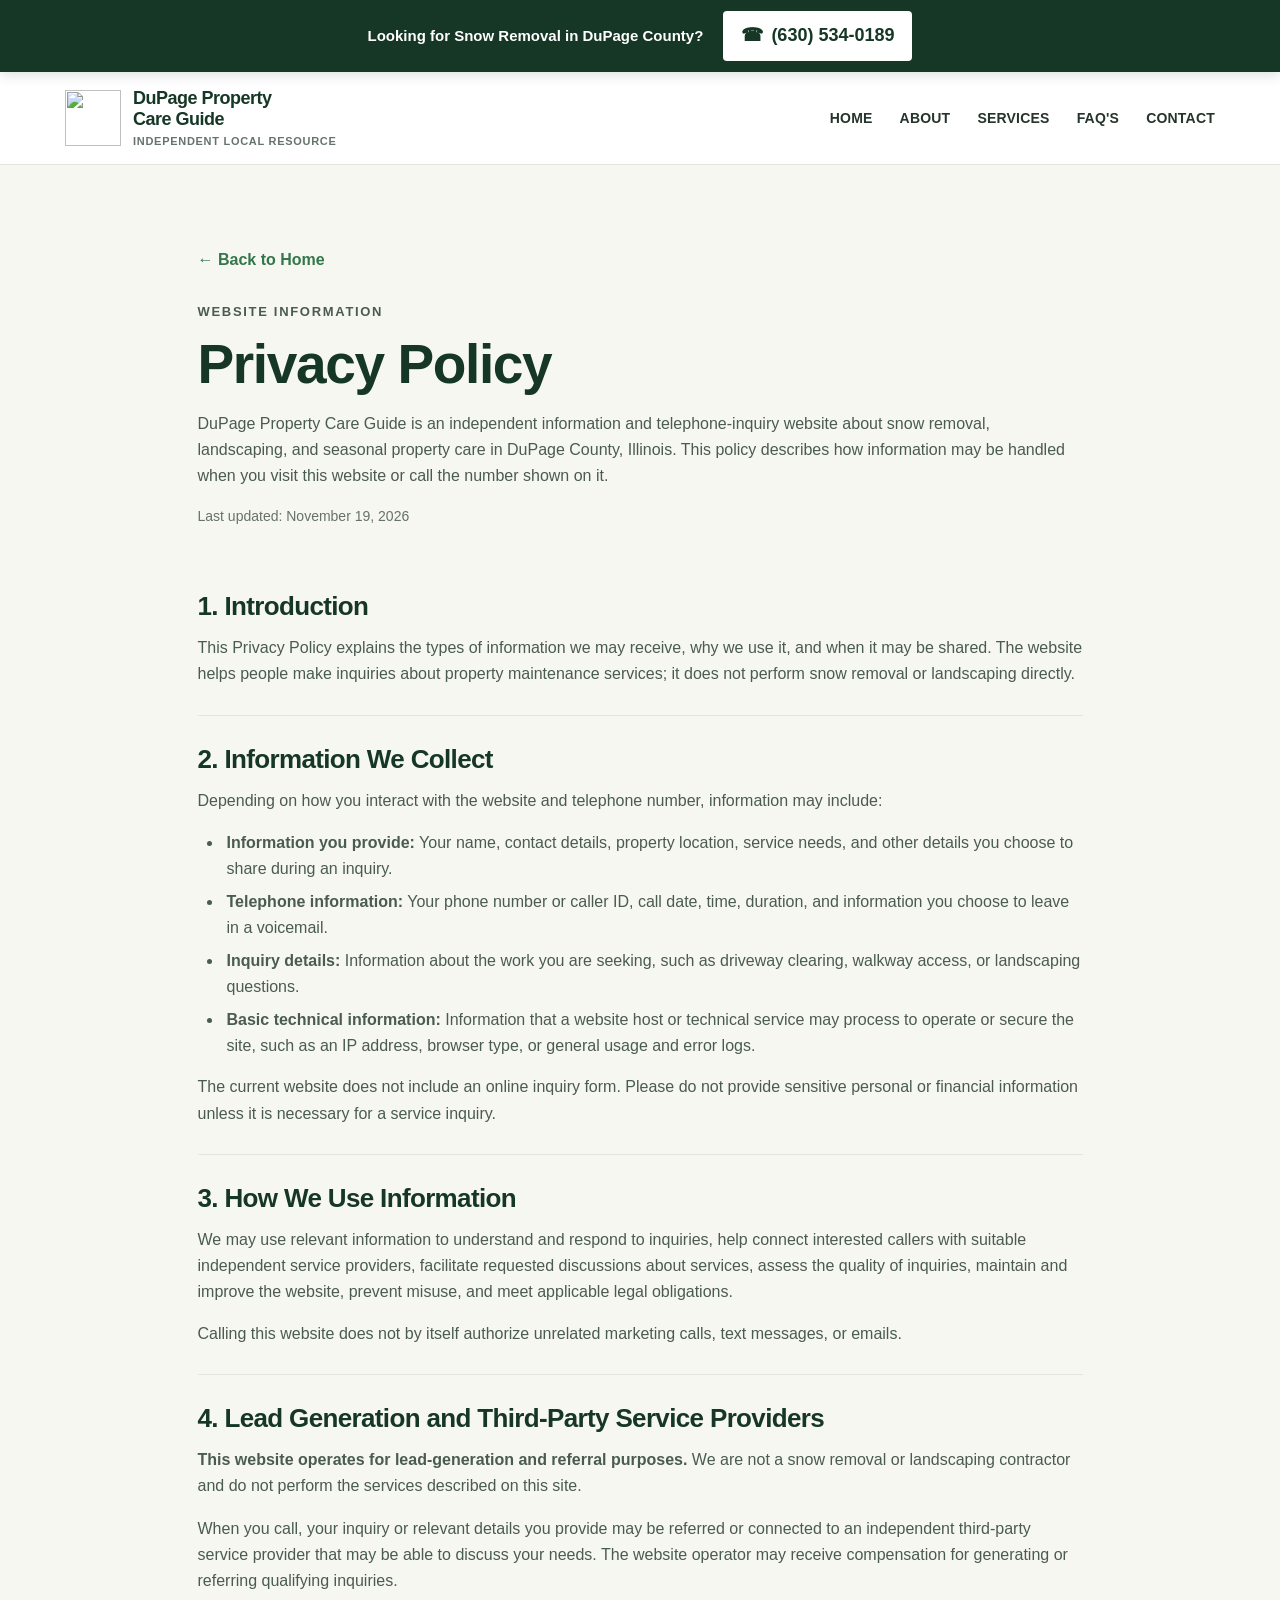
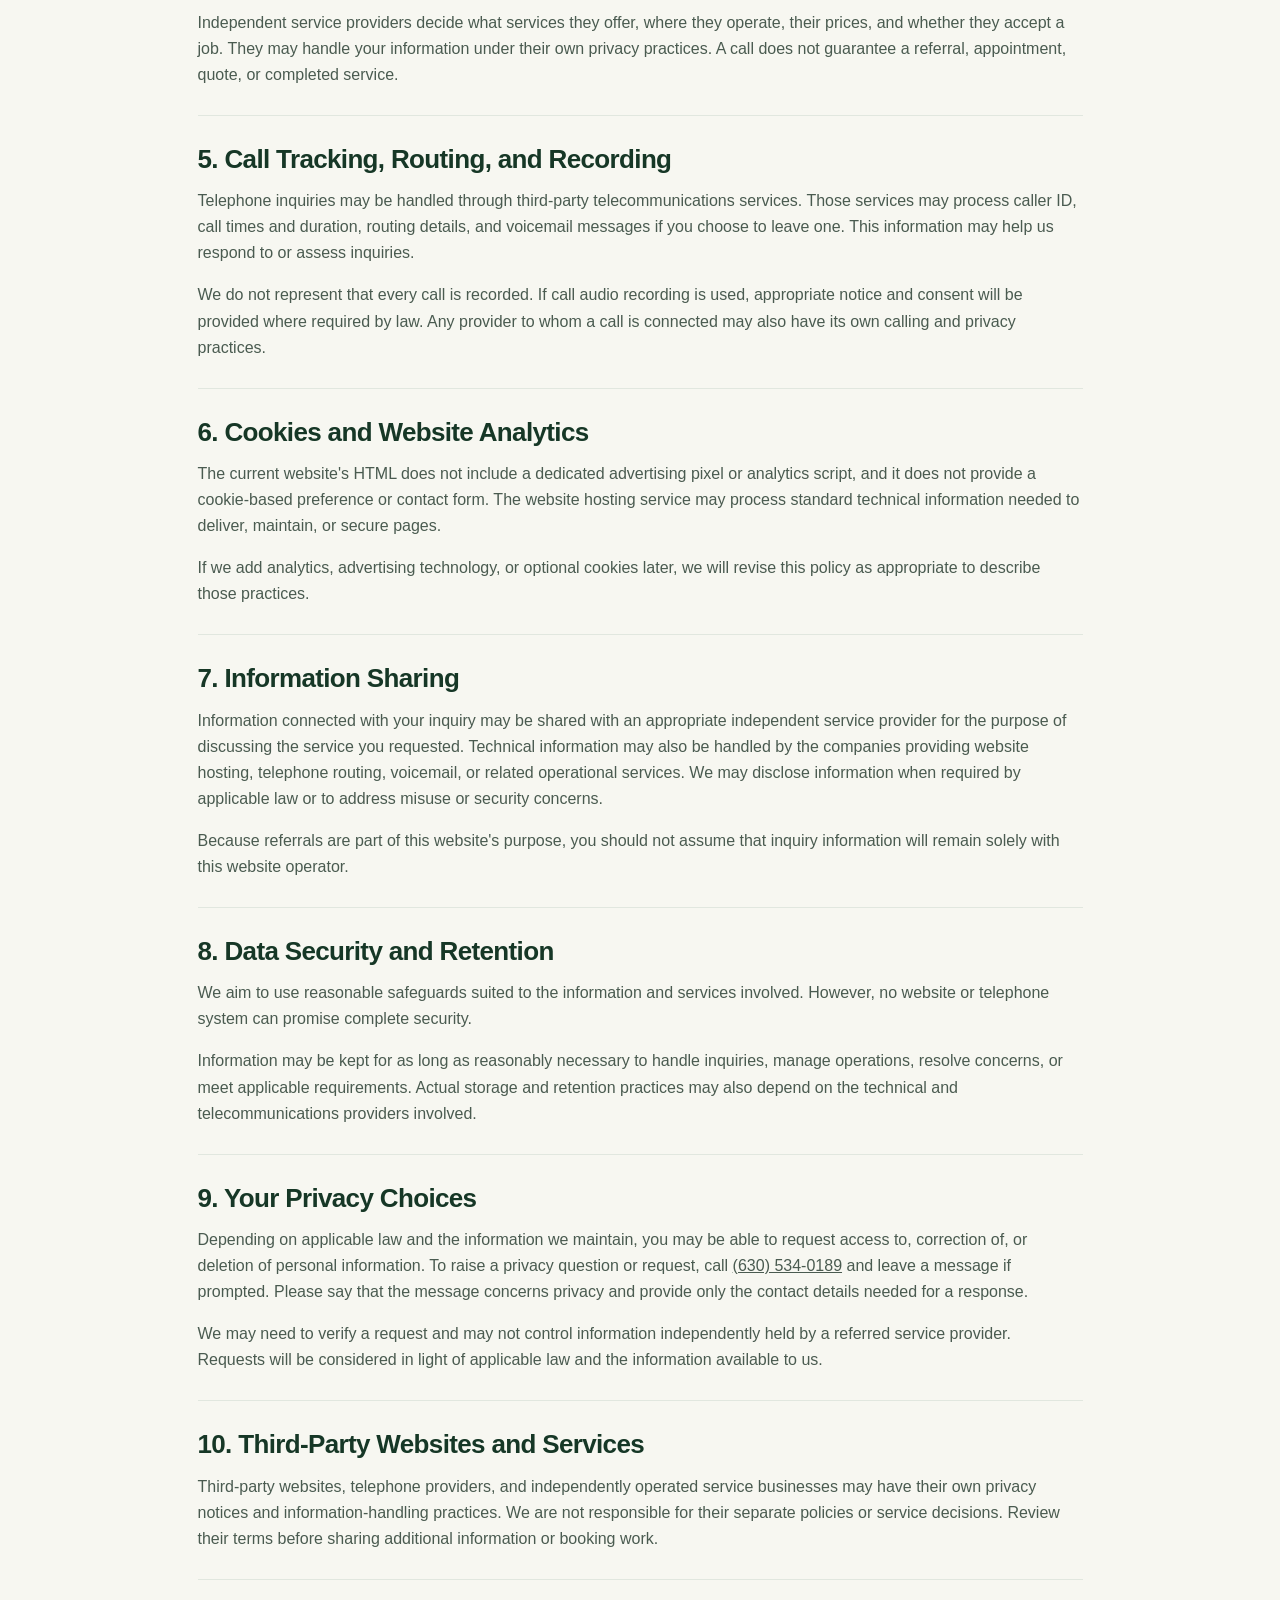
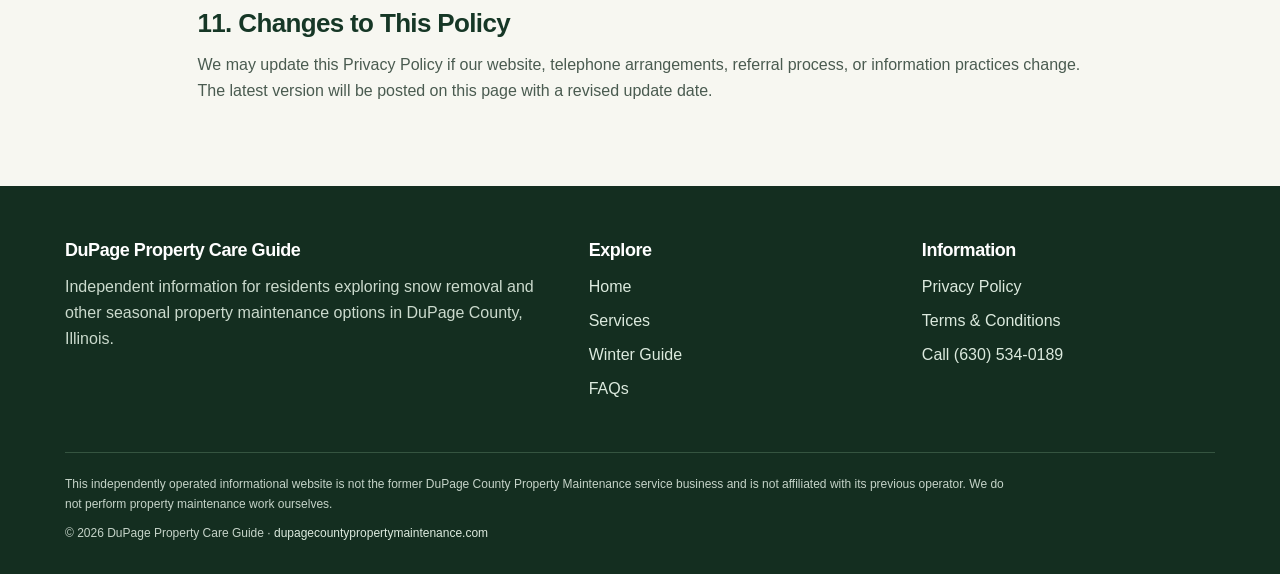
==== privacy.html @ 6b53ef4d "Add files via upload" ====
<!DOCTYPE html>
<html lang="en">
<head>
  <meta charset="utf-8">
  <meta name="viewport" content="width=device-width, initial-scale=1">
  <meta name="theme-color" content="#285d3e">
  <meta name="description" content="Privacy Policy for DuPage Property Care Guide, an independent snow removal and property care inquiry website in DuPage County, Illinois.">
  <meta name="robots" content="index, follow">
  <link rel="canonical" href="https://dupagecountypropertymaintenance.com/privacy.html">
  <link rel="icon" type="image/svg+xml" href="assets/favicon.svg">
  <title>Privacy Policy | DuPage Property Care Guide</title>
  <style>
    :root {--forest:#244d33;--forest-dark:#163726;--green:#34764b;--leaf:#78a348;--cream:#f7f7f1;--text:#26332a;--muted:#66716a;--edge:#e1e7df;--white:#fff;--max:1150px;}
    *,*::before,*::after{box-sizing:border-box}
    html{scroll-behavior:smooth;scroll-padding-top:90px}
    body{margin:0;color:var(--text);background:#fff;font-family:"Fira Sans","Open Sans",Arial,Helvetica,sans-serif;font-size:16px;line-height:1.63}
    img,svg{max-width:100%;height:auto}
    a{color:inherit} a:focus-visible,button:focus-visible{outline:3px solid #ca9b27;outline-offset:3px}
    .container{width:min(var(--max),calc(100% - 44px));margin-inline:auto}
    .callbar{position:sticky;z-index:200;top:0;background:var(--forest-dark);color:#fff;box-shadow:0 3px 12px #102a1a24}
    .callbar-inner{display:flex;justify-content:center;align-items:center;gap:20px;padding:11px 18px;min-height:72px;text-align:center}
    .callbar-message{font-size:15px;font-weight:700;line-height:1.35}
    .callbar a{display:inline-flex;align-items:center;justify-content:center;gap:8px;background:#fff;color:var(--forest-dark);border-radius:4px;padding:10px 18px;font-weight:800;text-decoration:none;white-space:nowrap;font-size:18px;transition:background .18s}
    .callbar a:hover{background:#e9f4e6}
    .siteheader{background:#fff;border-bottom:1px solid var(--edge)}
    .siteheader-inner{min-height:92px;display:flex;align-items:center;justify-content:space-between;gap:16px}
    .brand{display:flex;align-items:center;gap:12px;text-decoration:none;min-width:0;color:var(--forest-dark)}
    .brand-mark{width:56px;height:56px;flex:none}
    .brand-title{font-size:18px;font-weight:900;line-height:1.15;letter-spacing:-.5px}
    .brand-subtitle{font-size:11px;line-height:1.3;color:#65746b;letter-spacing:.065em;text-transform:uppercase;font-weight:700;margin-top:4px}
    .nav{display:flex;align-items:center;flex-wrap:wrap;gap:27px}
    .nav a{text-decoration:none;color:#26352b;font-size:14px;font-weight:700;letter-spacing:.015em}
    .nav a:hover{color:var(--green)}
    .hero{background:linear-gradient(100deg,rgba(12,38,25,.91),rgba(28,65,43,.80) 56%,rgba(34,77,51,.64)),url('assets/winter-landscape.svg') center/cover no-repeat;color:#fff;position:relative;overflow:hidden}
    .hero-inner{min-height:545px;display:flex;align-items:center;padding-block:75px 84px}
    .hero-copy{max-width:740px}
    .eyebrow{text-transform:uppercase;letter-spacing:.17em;font-size:13px;font-weight:900;color:#acd28e;margin:0 0 12px}
    h1,h2,h3,p{margin-top:0}
    h1,h2,h3{line-height:1.16;letter-spacing:-.025em}
    h1{font-size:clamp(40px,5.3vw,66px);max-width:720px;margin-bottom:22px}
    .hero p.lead{font-size:clamp(17px,2vw,21px);max-width:660px;color:#f1f7f0;line-height:1.6;margin-bottom:26px}
    .btn{display:inline-flex;align-items:center;justify-content:center;text-align:center;gap:9px;text-decoration:none;background:var(--green);color:#fff;min-height:48px;padding:12px 21px;border-radius:3px;font-weight:800;border:2px solid transparent;transition:.18s ease}
    .btn:hover{background:var(--forest-dark)}
    .btn-light{background:#fff;color:var(--forest-dark)}.btn-light:hover{background:#eaf2e7}
    .btn-outline{background:transparent;border-color:var(--forest);color:var(--forest)}.btn-outline:hover{color:#fff}
    .hero-foot{font-size:12px;margin-top:19px;color:#e2e8df;letter-spacing:.01em}
    .section{padding:82px 0}
    .section-alt{background:var(--cream)}
    .section-intro{max-width:760px;margin-bottom:37px}
    .section-kicker{color:var(--green);text-transform:uppercase;letter-spacing:.13em;font-size:13px;font-weight:800;margin-bottom:10px}
    h2{font-size:clamp(30px,3.7vw,46px);color:var(--forest-dark);margin-bottom:16px}
    h3{font-size:23px;margin-bottom:13px;color:var(--forest-dark)}
    .section-intro>p:last-child,.muted{color:#54615a}
    .services3{display:grid;grid-template-columns:repeat(3,minmax(0,1fr));gap:24px}
    .service-card{background:#fff;border:1px solid var(--edge);box-shadow:0 7px 22px #1d3e2910;overflow:hidden}
    .service-art{height:185px;display:flex;align-items:center;justify-content:center;background:#dfece1;overflow:hidden}
    .service-art img{width:100%;height:100%;object-fit:cover}
    .service-content{padding:27px 26px 28px}
    .service-content h3{font-size:24px}
    .service-content p{color:#607168;margin-bottom:0}
    .service-card.featured{border-bottom:4px solid var(--leaf)}
    .two-col{display:grid;grid-template-columns:1.05fr .95fr;gap:58px;align-items:center}
    .copy p{color:#4a5b50}
    .check-list{list-style:none;padding:0;margin:24px 0 0}
    .check-list li{margin-bottom:12px;padding-left:28px;position:relative;color:#455c4d}
    .check-list li:before{content:"✓";color:var(--green);position:absolute;left:0;font-weight:900}
    .image-panel{background:#e1ece4;min-height:320px;display:grid;place-items:center;border:1px solid #d4e0d3;overflow:hidden}
    .image-panel img{height:100%;width:100%;object-fit:cover}
    .banner-section{color:#fff;background:var(--forest-dark);padding:64px 0}
    .banner-section h2{color:#fff;max-width:800px}
    .banner-section p{max-width:780px;color:#deece0}
    .banner-section .btn{margin-top:8px}
    .accordion{max-width:860px}
    .accordion details{border:1px solid var(--edge);border-bottom:0;background:#fff}
    .accordion details:last-child{border-bottom:1px solid var(--edge)}
    .accordion summary{list-style:none;cursor:pointer;display:flex;align-items:center;justify-content:space-between;font-weight:800;padding:20px 24px;color:var(--forest-dark)}
    .accordion summary::-webkit-details-marker{display:none}
    .accordion summary::after{content:"+";font-size:25px;font-weight:400;color:var(--green);margin-left:20px}
    .accordion details[open] summary::after{content:"−"}
    .accordion details p{padding:0 24px 19px;margin:0;color:#57635a}
    .faq-caption{color:var(--muted);font-size:14px;max-width:860px;margin-top:20px}
    .service-list{display:grid;grid-template-columns:repeat(2,minmax(0,1fr));gap:20px}
    .service-line{padding:24px;border-left:4px solid var(--green);background:#fff;box-shadow:0 3px 12px #1d3e2910}
    .service-line h3{font-size:21px}.service-line p{color:#5b675e;margin:0}
    .towns{margin:20px 0 0;padding:0;list-style:none;display:flex;gap:10px;flex-wrap:wrap}
    .towns li{border:1px solid #dce6dc;padding:7px 12px;background:#fff;color:#45634c;font-size:13px}
    .cta-strip{text-align:center;background:#edf4ed;padding:66px 0}
    .cta-strip h2{margin-bottom:13px}
    .cta-strip p{max-width:700px;margin:0 auto 25px;color:#506456}
    .footer{background:#142e20;color:#dbe8dc;padding:54px 0 20px}
    .footer-cols{display:grid;grid-template-columns:1.65fr 1fr 1fr;gap:40px}
    .footer h3{font-size:18px;color:#fff}.footer p{color:#cbdacd}
    .footer a{color:#dceade;text-decoration:none}.footer a:hover{text-decoration:underline}
    .footer ul{list-style:none;margin:0;padding:0}.footer li{margin-bottom:8px}
    .footer-bottom{border-top:1px solid #355440;margin-top:42px;padding-top:22px;color:#c5d3c8;font-size:12px}
    .footer-bottom p{max-width:950px;margin-bottom:10px;color:inherit}
    .responsive-note{color:#4d5b52;font-size:14px}
    @media(max-width:970px){.siteheader-inner{flex-direction:column;justify-content:center;padding:18px 0;gap:18px}.nav{justify-content:center;gap:20px}.two-col{gap:30px}}
    @media(max-width:740px){html{scroll-padding-top:105px}.container{width:min(100% - 30px,var(--max))}.callbar-inner{gap:9px;min-height:78px}.callbar-message{font-size:12px;max-width:175px}.callbar a{padding:10px 12px;font-size:16px}.siteheader-inner{align-items:flex-start}.brand-title{font-size:17px}.nav{gap:12px 19px;justify-content:flex-start}.nav a{font-size:13px}.hero-inner{min-height:465px;padding-block:65px}.hero h1{font-size:40px}.section{padding:58px 0}.services3,.two-col,.service-list,.footer-cols{grid-template-columns:1fr}.service-art{height:210px}.two-col{gap:25px}.two-col .image-panel{order:-1;min-height:225px}.footer-cols{gap:22px}.banner-section{padding:54px 0}}
    @media(max-width:410px){.callbar-inner{flex-direction:column;padding:8px 10px}.callbar-message{max-width:none}.callbar a{width:100%;max-width:290px;padding:7px 9px}.hero h1{font-size:35px}.brand-mark{width:46px;height:46px}}
    @media(prefers-reduced-motion:reduce){html{scroll-behavior:auto}}
  </style>
  <style>
    /* Only policy-page layout rules; the homepage design styles above are unchanged. */
    .policy-wrap{max-width:885px}
    .policy-intro{margin-bottom:35px}
    .policy-title{font-size:clamp(36px,4.7vw,55px);color:var(--forest-dark);margin:11px 0 14px}
    .policy-wrap p{color:#4a5b50}
    .policy-wrap h2{font-size:26px;line-height:1.24;margin:0 0 13px;color:var(--forest-dark)}
    .policy-block{border-bottom:1px solid var(--edge);padding:27px 0}
    .policy-block:last-child{border-bottom:0;padding-bottom:0}
    .policy-block p:last-child,.policy-block ul:last-child{margin-bottom:0}
    .policy-wrap ul{color:#4a5b50;padding-left:25px;margin:0 0 15px}
    .policy-wrap li{padding-left:4px;margin:0 0 7px}
    .back-link{display:inline-block;color:var(--green);font-weight:800;text-decoration:none;margin-bottom:28px}
    .back-link:hover{text-decoration:underline}
    .policy-updated{font-size:14px;color:var(--muted)!important;margin:2px 0 0}
    @media(max-width:740px){.policy-wrap h2{font-size:23px}.policy-block{padding:23px 0}}
  </style>
</head>
<body>
  <div class="callbar" role="region" aria-label="Call about snow removal">
    <div class="callbar-inner">
      <span class="callbar-message">Looking for Snow Removal in DuPage County?</span>
      <a href="tel:6305340189" aria-label="Call about snow removal at 630 534 0189">☎ <span>(630) 534-0189</span></a>
    </div>
  </div>

  <header class="siteheader" id="top">
    <div class="container siteheader-inner">
      <a class="brand" href="https://dupagecountypropertymaintenance.com/" aria-label="DuPage Property Care Guide home">
        <img class="brand-mark" src="assets/logo.svg" alt="">
        <span><span class="brand-title" style="display:block">DuPage Property<br>Care Guide</span><span class="brand-subtitle" style="display:block">Independent local resource</span></span>
      </a>
      <nav class="nav" aria-label="Main navigation">
        <a href="https://dupagecountypropertymaintenance.com/#top">HOME</a><a href="https://dupagecountypropertymaintenance.com/#about">ABOUT</a><a href="https://dupagecountypropertymaintenance.com/#services">SERVICES</a><a href="https://dupagecountypropertymaintenance.com/#faqs">FAQ'S</a><a href="https://dupagecountypropertymaintenance.com/#contact">CONTACT</a>
      </nav>
    </div>
  </header>

  <main id="main-content">
    <section class="section section-alt" aria-labelledby="policy-title">
      <div class="container policy-wrap">
        <a class="back-link" href="https://dupagecountypropertymaintenance.com/">← Back to Home</a>
        <div class="policy-intro">
          <p class="section-kicker">Website information</p>
          <h1 id="policy-title" class="policy-title">Privacy Policy</h1>
          <p>DuPage Property Care Guide is an independent information and telephone-inquiry website about snow removal, landscaping, and seasonal property care in DuPage County, Illinois. This policy describes how information may be handled when you visit this website or call the number shown on it.</p>
          <p class="policy-updated">Last updated: November 19, 2026</p>
        </div>

        <section class="policy-block" aria-labelledby="intro-heading">
          <h2 id="intro-heading">1. Introduction</h2>
          <p>This Privacy Policy explains the types of information we may receive, why we use it, and when it may be shared. The website helps people make inquiries about property maintenance services; it does not perform snow removal or landscaping directly.</p>
        </section>

        <section class="policy-block" aria-labelledby="collect-heading">
          <h2 id="collect-heading">2. Information We Collect</h2>
          <p>Depending on how you interact with the website and telephone number, information may include:</p>
          <ul>
            <li><strong>Information you provide:</strong> Your name, contact details, property location, service needs, and other details you choose to share during an inquiry.</li>
            <li><strong>Telephone information:</strong> Your phone number or caller ID, call date, time, duration, and information you choose to leave in a voicemail.</li>
            <li><strong>Inquiry details:</strong> Information about the work you are seeking, such as driveway clearing, walkway access, or landscaping questions.</li>
            <li><strong>Basic technical information:</strong> Information that a website host or technical service may process to operate or secure the site, such as an IP address, browser type, or general usage and error logs.</li>
          </ul>
          <p>The current website does not include an online inquiry form. Please do not provide sensitive personal or financial information unless it is necessary for a service inquiry.</p>
        </section>

        <section class="policy-block" aria-labelledby="uses-heading">
          <h2 id="uses-heading">3. How We Use Information</h2>
          <p>We may use relevant information to understand and respond to inquiries, help connect interested callers with suitable independent service providers, facilitate requested discussions about services, assess the quality of inquiries, maintain and improve the website, prevent misuse, and meet applicable legal obligations.</p>
          <p>Calling this website does not by itself authorize unrelated marketing calls, text messages, or emails.</p>
        </section>

        <section class="policy-block" aria-labelledby="referrals-heading">
          <h2 id="referrals-heading">4. Lead Generation and Third-Party Service Providers</h2>
          <p><strong>This website operates for lead-generation and referral purposes.</strong> We are not a snow removal or landscaping contractor and do not perform the services described on this site.</p>
          <p>When you call, your inquiry or relevant details you provide may be referred or connected to an independent third-party service provider that may be able to discuss your needs. The website operator may receive compensation for generating or referring qualifying inquiries.</p>
          <p>Independent service providers decide what services they offer, where they operate, their prices, and whether they accept a job. They may handle your information under their own privacy practices. A call does not guarantee a referral, appointment, quote, or completed service.</p>
        </section>

        <section class="policy-block" aria-labelledby="calls-heading">
          <h2 id="calls-heading">5. Call Tracking, Routing, and Recording</h2>
          <p>Telephone inquiries may be handled through third-party telecommunications services. Those services may process caller ID, call times and duration, routing details, and voicemail messages if you choose to leave one. This information may help us respond to or assess inquiries.</p>
          <p>We do not represent that every call is recorded. If call audio recording is used, appropriate notice and consent will be provided where required by law. Any provider to whom a call is connected may also have its own calling and privacy practices.</p>
        </section>

        <section class="policy-block" aria-labelledby="cookies-heading">
          <h2 id="cookies-heading">6. Cookies and Website Analytics</h2>
          <p>The current website's HTML does not include a dedicated advertising pixel or analytics script, and it does not provide a cookie-based preference or contact form. The website hosting service may process standard technical information needed to deliver, maintain, or secure pages.</p>
          <p>If we add analytics, advertising technology, or optional cookies later, we will revise this policy as appropriate to describe those practices.</p>
        </section>

        <section class="policy-block" aria-labelledby="sharing-heading">
          <h2 id="sharing-heading">7. Information Sharing</h2>
          <p>Information connected with your inquiry may be shared with an appropriate independent service provider for the purpose of discussing the service you requested. Technical information may also be handled by the companies providing website hosting, telephone routing, voicemail, or related operational services. We may disclose information when required by applicable law or to address misuse or security concerns.</p>
          <p>Because referrals are part of this website's purpose, you should not assume that inquiry information will remain solely with this website operator.</p>
        </section>

        <section class="policy-block" aria-labelledby="security-heading">
          <h2 id="security-heading">8. Data Security and Retention</h2>
          <p>We aim to use reasonable safeguards suited to the information and services involved. However, no website or telephone system can promise complete security.</p>
          <p>Information may be kept for as long as reasonably necessary to handle inquiries, manage operations, resolve concerns, or meet applicable requirements. Actual storage and retention practices may also depend on the technical and telecommunications providers involved.</p>
        </section>

        <section class="policy-block" aria-labelledby="choices-heading">
          <h2 id="choices-heading">9. Your Privacy Choices</h2>
          <p>Depending on applicable law and the information we maintain, you may be able to request access to, correction of, or deletion of personal information. To raise a privacy question or request, call <a href="tel:6305340189">(630) 534-0189</a> and leave a message if prompted. Please say that the message concerns privacy and provide only the contact details needed for a response.</p>
          <p>We may need to verify a request and may not control information independently held by a referred service provider. Requests will be considered in light of applicable law and the information available to us.</p>
        </section>

        <section class="policy-block" aria-labelledby="third-party-heading">
          <h2 id="third-party-heading">10. Third-Party Websites and Services</h2>
          <p>Third-party websites, telephone providers, and independently operated service businesses may have their own privacy notices and information-handling practices. We are not responsible for their separate policies or service decisions. Review their terms before sharing additional information or booking work.</p>
        </section>

        <section class="policy-block" aria-labelledby="changes-heading">
          <h2 id="changes-heading">11. Changes to This Policy</h2>
          <p>We may update this Privacy Policy if our website, telephone arrangements, referral process, or information practices change. The latest version will be posted on this page with a revised update date.</p>
        </section>
      </div>
    </section>
  </main>

  <footer class="footer">
    <div class="container">
      <div class="footer-cols">
        <div><h3>DuPage Property Care Guide</h3><p>Independent information for residents exploring snow removal and other seasonal property maintenance options in DuPage County, Illinois.</p></div>
        <div><h3>Explore</h3><ul><li><a href="https://dupagecountypropertymaintenance.com/#top">Home</a></li><li><a href="https://dupagecountypropertymaintenance.com/#services">Services</a></li><li><a href="https://dupagecountypropertymaintenance.com/#winter-guide">Winter Guide</a></li><li><a href="https://dupagecountypropertymaintenance.com/#faqs">FAQs</a></li></ul></div>
        <div><h3>Information</h3><ul><li><a href="https://dupagecountypropertymaintenance.com/privacy.html">Privacy Policy</a></li><li><a href="https://dupagecountypropertymaintenance.com/terms.html">Terms &amp; Conditions</a></li><li><a href="tel:6305340189">Call (630) 534-0189</a></li></ul></div>
      </div>
      <div class="footer-bottom">
        <p>This independently operated informational website is not the former DuPage County Property Maintenance service business and is not affiliated with its previous operator. We do not perform property maintenance work ourselves.</p>
        <p>© 2026 DuPage Property Care Guide · <a href="https://dupagecountypropertymaintenance.com/">dupagecountypropertymaintenance.com</a></p>
      </div>
    </div>
  </footer>
</body>
</html>
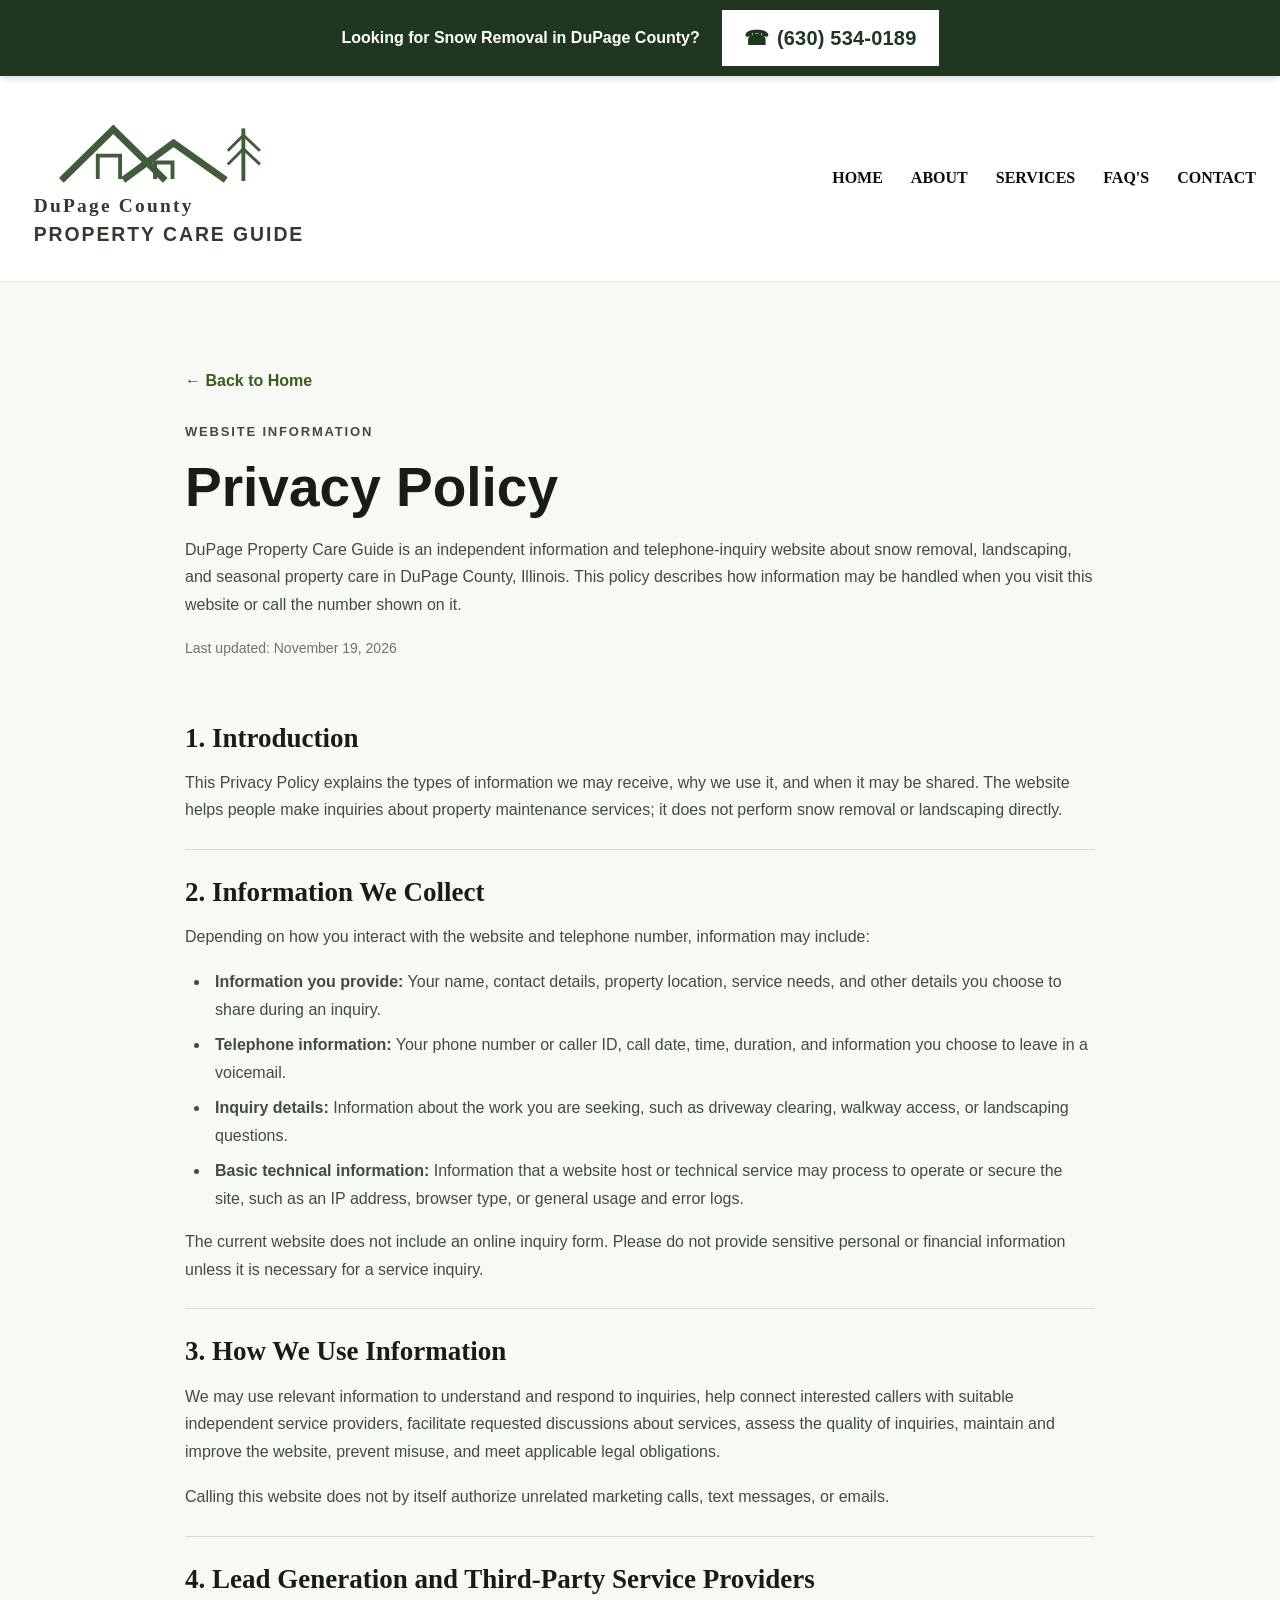
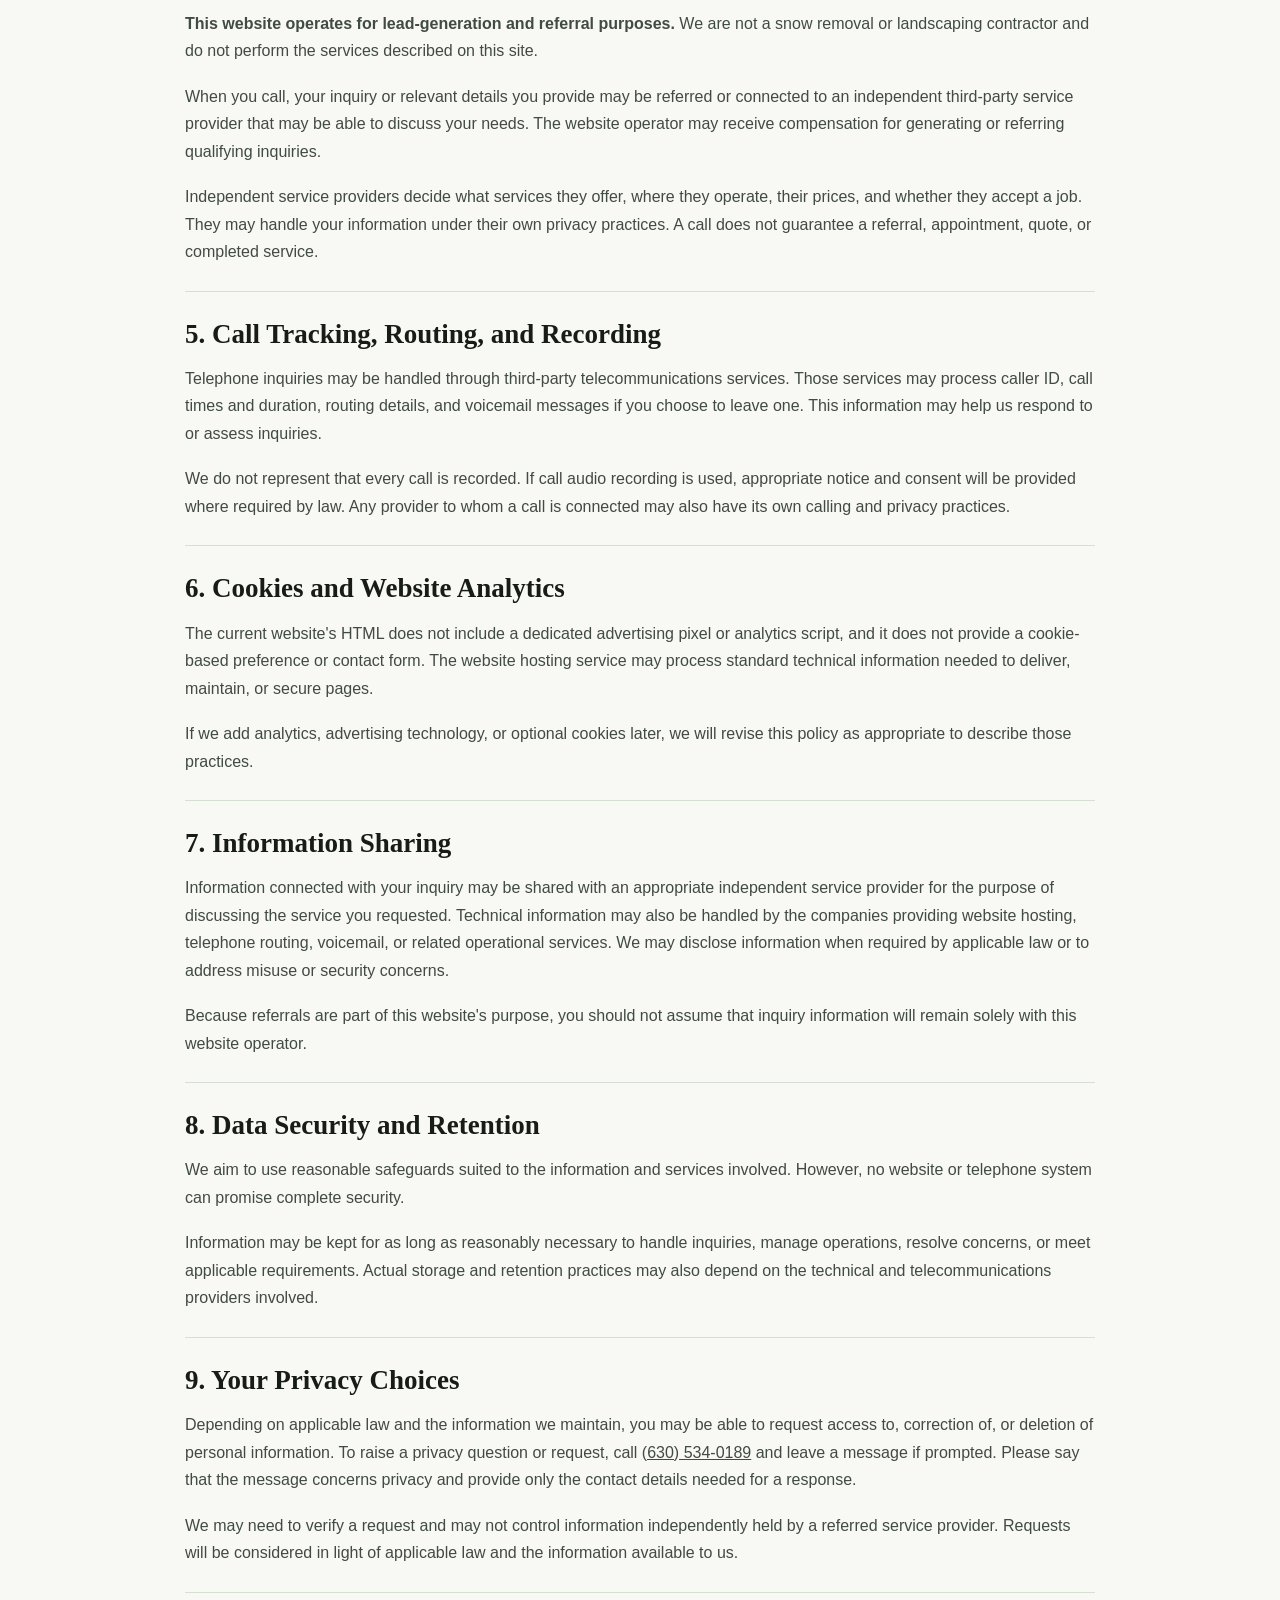
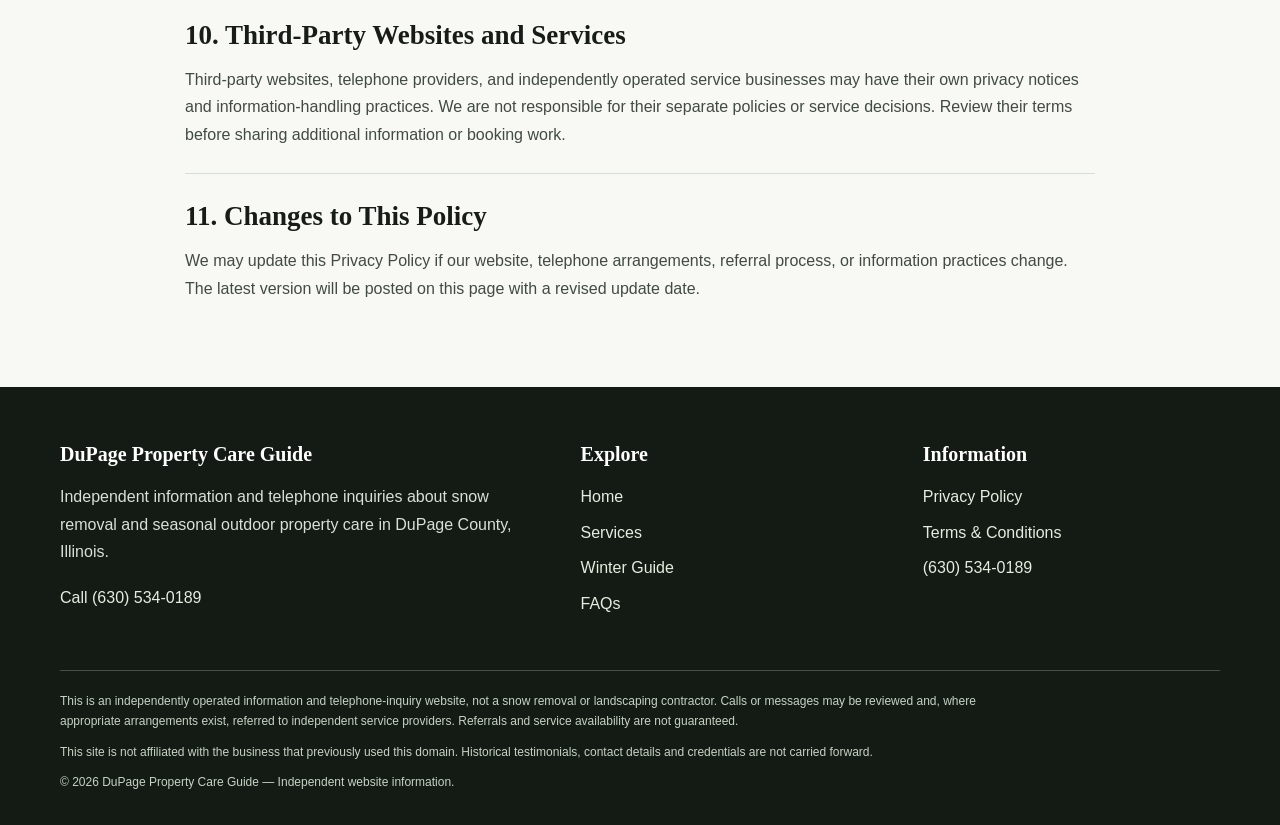
==== commit d7ad5adf: "Update DuPage County Property Maintenance website" ====
--- a/privacy.html
+++ b/privacy.html
@@ -1,239 +1,73 @@
 <!DOCTYPE html>
-<html lang="en">
-<head>
-  <meta charset="utf-8">
-  <meta name="viewport" content="width=device-width, initial-scale=1">
-  <meta name="theme-color" content="#285d3e">
-  <meta name="description" content="Privacy Policy for DuPage Property Care Guide, an independent snow removal and property care inquiry website in DuPage County, Illinois.">
-  <meta name="robots" content="index, follow">
-  <link rel="canonical" href="https://dupagecountypropertymaintenance.com/privacy.html">
-  <link rel="icon" type="image/svg+xml" href="assets/favicon.svg">
-  <title>Privacy Policy | DuPage Property Care Guide</title>
-  <style>
-    :root {--forest:#244d33;--forest-dark:#163726;--green:#34764b;--leaf:#78a348;--cream:#f7f7f1;--text:#26332a;--muted:#66716a;--edge:#e1e7df;--white:#fff;--max:1150px;}
-    *,*::before,*::after{box-sizing:border-box}
-    html{scroll-behavior:smooth;scroll-padding-top:90px}
-    body{margin:0;color:var(--text);background:#fff;font-family:"Fira Sans","Open Sans",Arial,Helvetica,sans-serif;font-size:16px;line-height:1.63}
-    img,svg{max-width:100%;height:auto}
-    a{color:inherit} a:focus-visible,button:focus-visible{outline:3px solid #ca9b27;outline-offset:3px}
-    .container{width:min(var(--max),calc(100% - 44px));margin-inline:auto}
-    .callbar{position:sticky;z-index:200;top:0;background:var(--forest-dark);color:#fff;box-shadow:0 3px 12px #102a1a24}
-    .callbar-inner{display:flex;justify-content:center;align-items:center;gap:20px;padding:11px 18px;min-height:72px;text-align:center}
-    .callbar-message{font-size:15px;font-weight:700;line-height:1.35}
-    .callbar a{display:inline-flex;align-items:center;justify-content:center;gap:8px;background:#fff;color:var(--forest-dark);border-radius:4px;padding:10px 18px;font-weight:800;text-decoration:none;white-space:nowrap;font-size:18px;transition:background .18s}
-    .callbar a:hover{background:#e9f4e6}
-    .siteheader{background:#fff;border-bottom:1px solid var(--edge)}
-    .siteheader-inner{min-height:92px;display:flex;align-items:center;justify-content:space-between;gap:16px}
-    .brand{display:flex;align-items:center;gap:12px;text-decoration:none;min-width:0;color:var(--forest-dark)}
-    .brand-mark{width:56px;height:56px;flex:none}
-    .brand-title{font-size:18px;font-weight:900;line-height:1.15;letter-spacing:-.5px}
-    .brand-subtitle{font-size:11px;line-height:1.3;color:#65746b;letter-spacing:.065em;text-transform:uppercase;font-weight:700;margin-top:4px}
-    .nav{display:flex;align-items:center;flex-wrap:wrap;gap:27px}
-    .nav a{text-decoration:none;color:#26352b;font-size:14px;font-weight:700;letter-spacing:.015em}
-    .nav a:hover{color:var(--green)}
-    .hero{background:linear-gradient(100deg,rgba(12,38,25,.91),rgba(28,65,43,.80) 56%,rgba(34,77,51,.64)),url('assets/winter-landscape.svg') center/cover no-repeat;color:#fff;position:relative;overflow:hidden}
-    .hero-inner{min-height:545px;display:flex;align-items:center;padding-block:75px 84px}
-    .hero-copy{max-width:740px}
-    .eyebrow{text-transform:uppercase;letter-spacing:.17em;font-size:13px;font-weight:900;color:#acd28e;margin:0 0 12px}
-    h1,h2,h3,p{margin-top:0}
-    h1,h2,h3{line-height:1.16;letter-spacing:-.025em}
-    h1{font-size:clamp(40px,5.3vw,66px);max-width:720px;margin-bottom:22px}
-    .hero p.lead{font-size:clamp(17px,2vw,21px);max-width:660px;color:#f1f7f0;line-height:1.6;margin-bottom:26px}
-    .btn{display:inline-flex;align-items:center;justify-content:center;text-align:center;gap:9px;text-decoration:none;background:var(--green);color:#fff;min-height:48px;padding:12px 21px;border-radius:3px;font-weight:800;border:2px solid transparent;transition:.18s ease}
-    .btn:hover{background:var(--forest-dark)}
-    .btn-light{background:#fff;color:var(--forest-dark)}.btn-light:hover{background:#eaf2e7}
-    .btn-outline{background:transparent;border-color:var(--forest);color:var(--forest)}.btn-outline:hover{color:#fff}
-    .hero-foot{font-size:12px;margin-top:19px;color:#e2e8df;letter-spacing:.01em}
-    .section{padding:82px 0}
-    .section-alt{background:var(--cream)}
-    .section-intro{max-width:760px;margin-bottom:37px}
-    .section-kicker{color:var(--green);text-transform:uppercase;letter-spacing:.13em;font-size:13px;font-weight:800;margin-bottom:10px}
-    h2{font-size:clamp(30px,3.7vw,46px);color:var(--forest-dark);margin-bottom:16px}
-    h3{font-size:23px;margin-bottom:13px;color:var(--forest-dark)}
-    .section-intro>p:last-child,.muted{color:#54615a}
-    .services3{display:grid;grid-template-columns:repeat(3,minmax(0,1fr));gap:24px}
-    .service-card{background:#fff;border:1px solid var(--edge);box-shadow:0 7px 22px #1d3e2910;overflow:hidden}
-    .service-art{height:185px;display:flex;align-items:center;justify-content:center;background:#dfece1;overflow:hidden}
-    .service-art img{width:100%;height:100%;object-fit:cover}
-    .service-content{padding:27px 26px 28px}
-    .service-content h3{font-size:24px}
-    .service-content p{color:#607168;margin-bottom:0}
-    .service-card.featured{border-bottom:4px solid var(--leaf)}
-    .two-col{display:grid;grid-template-columns:1.05fr .95fr;gap:58px;align-items:center}
-    .copy p{color:#4a5b50}
-    .check-list{list-style:none;padding:0;margin:24px 0 0}
-    .check-list li{margin-bottom:12px;padding-left:28px;position:relative;color:#455c4d}
-    .check-list li:before{content:"✓";color:var(--green);position:absolute;left:0;font-weight:900}
-    .image-panel{background:#e1ece4;min-height:320px;display:grid;place-items:center;border:1px solid #d4e0d3;overflow:hidden}
-    .image-panel img{height:100%;width:100%;object-fit:cover}
-    .banner-section{color:#fff;background:var(--forest-dark);padding:64px 0}
-    .banner-section h2{color:#fff;max-width:800px}
-    .banner-section p{max-width:780px;color:#deece0}
-    .banner-section .btn{margin-top:8px}
-    .accordion{max-width:860px}
-    .accordion details{border:1px solid var(--edge);border-bottom:0;background:#fff}
-    .accordion details:last-child{border-bottom:1px solid var(--edge)}
-    .accordion summary{list-style:none;cursor:pointer;display:flex;align-items:center;justify-content:space-between;font-weight:800;padding:20px 24px;color:var(--forest-dark)}
-    .accordion summary::-webkit-details-marker{display:none}
-    .accordion summary::after{content:"+";font-size:25px;font-weight:400;color:var(--green);margin-left:20px}
-    .accordion details[open] summary::after{content:"−"}
-    .accordion details p{padding:0 24px 19px;margin:0;color:#57635a}
-    .faq-caption{color:var(--muted);font-size:14px;max-width:860px;margin-top:20px}
-    .service-list{display:grid;grid-template-columns:repeat(2,minmax(0,1fr));gap:20px}
-    .service-line{padding:24px;border-left:4px solid var(--green);background:#fff;box-shadow:0 3px 12px #1d3e2910}
-    .service-line h3{font-size:21px}.service-line p{color:#5b675e;margin:0}
-    .towns{margin:20px 0 0;padding:0;list-style:none;display:flex;gap:10px;flex-wrap:wrap}
-    .towns li{border:1px solid #dce6dc;padding:7px 12px;background:#fff;color:#45634c;font-size:13px}
-    .cta-strip{text-align:center;background:#edf4ed;padding:66px 0}
-    .cta-strip h2{margin-bottom:13px}
-    .cta-strip p{max-width:700px;margin:0 auto 25px;color:#506456}
-    .footer{background:#142e20;color:#dbe8dc;padding:54px 0 20px}
-    .footer-cols{display:grid;grid-template-columns:1.65fr 1fr 1fr;gap:40px}
-    .footer h3{font-size:18px;color:#fff}.footer p{color:#cbdacd}
-    .footer a{color:#dceade;text-decoration:none}.footer a:hover{text-decoration:underline}
-    .footer ul{list-style:none;margin:0;padding:0}.footer li{margin-bottom:8px}
-    .footer-bottom{border-top:1px solid #355440;margin-top:42px;padding-top:22px;color:#c5d3c8;font-size:12px}
-    .footer-bottom p{max-width:950px;margin-bottom:10px;color:inherit}
-    .responsive-note{color:#4d5b52;font-size:14px}
-    @media(max-width:970px){.siteheader-inner{flex-direction:column;justify-content:center;padding:18px 0;gap:18px}.nav{justify-content:center;gap:20px}.two-col{gap:30px}}
-    @media(max-width:740px){html{scroll-padding-top:105px}.container{width:min(100% - 30px,var(--max))}.callbar-inner{gap:9px;min-height:78px}.callbar-message{font-size:12px;max-width:175px}.callbar a{padding:10px 12px;font-size:16px}.siteheader-inner{align-items:flex-start}.brand-title{font-size:17px}.nav{gap:12px 19px;justify-content:flex-start}.nav a{font-size:13px}.hero-inner{min-height:465px;padding-block:65px}.hero h1{font-size:40px}.section{padding:58px 0}.services3,.two-col,.service-list,.footer-cols{grid-template-columns:1fr}.service-art{height:210px}.two-col{gap:25px}.two-col .image-panel{order:-1;min-height:225px}.footer-cols{gap:22px}.banner-section{padding:54px 0}}
-    @media(max-width:410px){.callbar-inner{flex-direction:column;padding:8px 10px}.callbar-message{max-width:none}.callbar a{width:100%;max-width:290px;padding:7px 9px}.hero h1{font-size:35px}.brand-mark{width:46px;height:46px}}
-    @media(prefers-reduced-motion:reduce){html{scroll-behavior:auto}}
-  </style>
-  <style>
-    /* Only policy-page layout rules; the homepage design styles above are unchanged. */
-    .policy-wrap{max-width:885px}
-    .policy-intro{margin-bottom:35px}
-    .policy-title{font-size:clamp(36px,4.7vw,55px);color:var(--forest-dark);margin:11px 0 14px}
-    .policy-wrap p{color:#4a5b50}
-    .policy-wrap h2{font-size:26px;line-height:1.24;margin:0 0 13px;color:var(--forest-dark)}
-    .policy-block{border-bottom:1px solid var(--edge);padding:27px 0}
-    .policy-block:last-child{border-bottom:0;padding-bottom:0}
-    .policy-block p:last-child,.policy-block ul:last-child{margin-bottom:0}
-    .policy-wrap ul{color:#4a5b50;padding-left:25px;margin:0 0 15px}
-    .policy-wrap li{padding-left:4px;margin:0 0 7px}
-    .back-link{display:inline-block;color:var(--green);font-weight:800;text-decoration:none;margin-bottom:28px}
-    .back-link:hover{text-decoration:underline}
-    .policy-updated{font-size:14px;color:var(--muted)!important;margin:2px 0 0}
-    @media(max-width:740px){.policy-wrap h2{font-size:23px}.policy-block{padding:23px 0}}
-  </style>
-</head>
-<body>
-  <div class="callbar" role="region" aria-label="Call about snow removal">
-    <div class="callbar-inner">
-      <span class="callbar-message">Looking for Snow Removal in DuPage County?</span>
-      <a href="tel:6305340189" aria-label="Call about snow removal at 630 534 0189">☎ <span>(630) 534-0189</span></a>
-    </div>
-  </div>
-
-  <header class="siteheader" id="top">
-    <div class="container siteheader-inner">
-      <a class="brand" href="https://dupagecountypropertymaintenance.com/" aria-label="DuPage Property Care Guide home">
-        <img class="brand-mark" src="assets/logo.svg" alt="">
-        <span><span class="brand-title" style="display:block">DuPage Property<br>Care Guide</span><span class="brand-subtitle" style="display:block">Independent local resource</span></span>
-      </a>
-      <nav class="nav" aria-label="Main navigation">
-        <a href="https://dupagecountypropertymaintenance.com/#top">HOME</a><a href="https://dupagecountypropertymaintenance.com/#about">ABOUT</a><a href="https://dupagecountypropertymaintenance.com/#services">SERVICES</a><a href="https://dupagecountypropertymaintenance.com/#faqs">FAQ'S</a><a href="https://dupagecountypropertymaintenance.com/#contact">CONTACT</a>
-      </nav>
-    </div>
-  </header>
-
-  <main id="main-content">
-    <section class="section section-alt" aria-labelledby="policy-title">
-      <div class="container policy-wrap">
-        <a class="back-link" href="https://dupagecountypropertymaintenance.com/">← Back to Home</a>
-        <div class="policy-intro">
-          <p class="section-kicker">Website information</p>
-          <h1 id="policy-title" class="policy-title">Privacy Policy</h1>
-          <p>DuPage Property Care Guide is an independent information and telephone-inquiry website about snow removal, landscaping, and seasonal property care in DuPage County, Illinois. This policy describes how information may be handled when you visit this website or call the number shown on it.</p>
-          <p class="policy-updated">Last updated: November 19, 2026</p>
-        </div>
-
-        <section class="policy-block" aria-labelledby="intro-heading">
-          <h2 id="intro-heading">1. Introduction</h2>
-          <p>This Privacy Policy explains the types of information we may receive, why we use it, and when it may be shared. The website helps people make inquiries about property maintenance services; it does not perform snow removal or landscaping directly.</p>
-        </section>
-
-        <section class="policy-block" aria-labelledby="collect-heading">
-          <h2 id="collect-heading">2. Information We Collect</h2>
-          <p>Depending on how you interact with the website and telephone number, information may include:</p>
-          <ul>
-            <li><strong>Information you provide:</strong> Your name, contact details, property location, service needs, and other details you choose to share during an inquiry.</li>
-            <li><strong>Telephone information:</strong> Your phone number or caller ID, call date, time, duration, and information you choose to leave in a voicemail.</li>
-            <li><strong>Inquiry details:</strong> Information about the work you are seeking, such as driveway clearing, walkway access, or landscaping questions.</li>
-            <li><strong>Basic technical information:</strong> Information that a website host or technical service may process to operate or secure the site, such as an IP address, browser type, or general usage and error logs.</li>
-          </ul>
-          <p>The current website does not include an online inquiry form. Please do not provide sensitive personal or financial information unless it is necessary for a service inquiry.</p>
-        </section>
-
-        <section class="policy-block" aria-labelledby="uses-heading">
-          <h2 id="uses-heading">3. How We Use Information</h2>
-          <p>We may use relevant information to understand and respond to inquiries, help connect interested callers with suitable independent service providers, facilitate requested discussions about services, assess the quality of inquiries, maintain and improve the website, prevent misuse, and meet applicable legal obligations.</p>
-          <p>Calling this website does not by itself authorize unrelated marketing calls, text messages, or emails.</p>
-        </section>
-
-        <section class="policy-block" aria-labelledby="referrals-heading">
-          <h2 id="referrals-heading">4. Lead Generation and Third-Party Service Providers</h2>
-          <p><strong>This website operates for lead-generation and referral purposes.</strong> We are not a snow removal or landscaping contractor and do not perform the services described on this site.</p>
-          <p>When you call, your inquiry or relevant details you provide may be referred or connected to an independent third-party service provider that may be able to discuss your needs. The website operator may receive compensation for generating or referring qualifying inquiries.</p>
-          <p>Independent service providers decide what services they offer, where they operate, their prices, and whether they accept a job. They may handle your information under their own privacy practices. A call does not guarantee a referral, appointment, quote, or completed service.</p>
-        </section>
-
-        <section class="policy-block" aria-labelledby="calls-heading">
-          <h2 id="calls-heading">5. Call Tracking, Routing, and Recording</h2>
-          <p>Telephone inquiries may be handled through third-party telecommunications services. Those services may process caller ID, call times and duration, routing details, and voicemail messages if you choose to leave one. This information may help us respond to or assess inquiries.</p>
-          <p>We do not represent that every call is recorded. If call audio recording is used, appropriate notice and consent will be provided where required by law. Any provider to whom a call is connected may also have its own calling and privacy practices.</p>
-        </section>
-
-        <section class="policy-block" aria-labelledby="cookies-heading">
-          <h2 id="cookies-heading">6. Cookies and Website Analytics</h2>
-          <p>The current website's HTML does not include a dedicated advertising pixel or analytics script, and it does not provide a cookie-based preference or contact form. The website hosting service may process standard technical information needed to deliver, maintain, or secure pages.</p>
-          <p>If we add analytics, advertising technology, or optional cookies later, we will revise this policy as appropriate to describe those practices.</p>
-        </section>
-
-        <section class="policy-block" aria-labelledby="sharing-heading">
-          <h2 id="sharing-heading">7. Information Sharing</h2>
-          <p>Information connected with your inquiry may be shared with an appropriate independent service provider for the purpose of discussing the service you requested. Technical information may also be handled by the companies providing website hosting, telephone routing, voicemail, or related operational services. We may disclose information when required by applicable law or to address misuse or security concerns.</p>
-          <p>Because referrals are part of this website's purpose, you should not assume that inquiry information will remain solely with this website operator.</p>
-        </section>
-
-        <section class="policy-block" aria-labelledby="security-heading">
-          <h2 id="security-heading">8. Data Security and Retention</h2>
-          <p>We aim to use reasonable safeguards suited to the information and services involved. However, no website or telephone system can promise complete security.</p>
-          <p>Information may be kept for as long as reasonably necessary to handle inquiries, manage operations, resolve concerns, or meet applicable requirements. Actual storage and retention practices may also depend on the technical and telecommunications providers involved.</p>
-        </section>
-
-        <section class="policy-block" aria-labelledby="choices-heading">
-          <h2 id="choices-heading">9. Your Privacy Choices</h2>
-          <p>Depending on applicable law and the information we maintain, you may be able to request access to, correction of, or deletion of personal information. To raise a privacy question or request, call <a href="tel:6305340189">(630) 534-0189</a> and leave a message if prompted. Please say that the message concerns privacy and provide only the contact details needed for a response.</p>
-          <p>We may need to verify a request and may not control information independently held by a referred service provider. Requests will be considered in light of applicable law and the information available to us.</p>
-        </section>
-
-        <section class="policy-block" aria-labelledby="third-party-heading">
-          <h2 id="third-party-heading">10. Third-Party Websites and Services</h2>
-          <p>Third-party websites, telephone providers, and independently operated service businesses may have their own privacy notices and information-handling practices. We are not responsible for their separate policies or service decisions. Review their terms before sharing additional information or booking work.</p>
-        </section>
-
-        <section class="policy-block" aria-labelledby="changes-heading">
-          <h2 id="changes-heading">11. Changes to This Policy</h2>
-          <p>We may update this Privacy Policy if our website, telephone arrangements, referral process, or information practices change. The latest version will be posted on this page with a revised update date.</p>
-        </section>
-      </div>
-    </section>
-  </main>
-
-  <footer class="footer">
-    <div class="container">
-      <div class="footer-cols">
-        <div><h3>DuPage Property Care Guide</h3><p>Independent information for residents exploring snow removal and other seasonal property maintenance options in DuPage County, Illinois.</p></div>
-        <div><h3>Explore</h3><ul><li><a href="https://dupagecountypropertymaintenance.com/#top">Home</a></li><li><a href="https://dupagecountypropertymaintenance.com/#services">Services</a></li><li><a href="https://dupagecountypropertymaintenance.com/#winter-guide">Winter Guide</a></li><li><a href="https://dupagecountypropertymaintenance.com/#faqs">FAQs</a></li></ul></div>
-        <div><h3>Information</h3><ul><li><a href="https://dupagecountypropertymaintenance.com/privacy.html">Privacy Policy</a></li><li><a href="https://dupagecountypropertymaintenance.com/terms.html">Terms &amp; Conditions</a></li><li><a href="tel:6305340189">Call (630) 534-0189</a></li></ul></div>
-      </div>
-      <div class="footer-bottom">
-        <p>This independently operated informational website is not the former DuPage County Property Maintenance service business and is not affiliated with its previous operator. We do not perform property maintenance work ourselves.</p>
-        <p>© 2026 DuPage Property Care Guide · <a href="https://dupagecountypropertymaintenance.com/">dupagecountypropertymaintenance.com</a></p>
-      </div>
-    </div>
-  </footer>
-</body>
-</html>
+<html lang="en"><head><meta charset="utf-8"><meta name="viewport" content="width=device-width, initial-scale=1"><meta name="theme-color" content="#20371f"><meta name="description" content="Information about privacy and telephone inquiry data for DuPage Property Care Guide."><meta name="robots" content="index, follow"><link rel="canonical" href="https://dupagecountypropertymaintenance.com/privacy.html"><link rel="icon" type="image/svg+xml" href="assets/favicon.svg"><link rel="stylesheet" href="assets/style.css"><title>Privacy Policy | DuPage Property Care Guide</title></head><body><div class="callbar" role="region" aria-label="Call about snow removal"><div class="callbar-inner"><span class="callbar-message">Looking for Snow Removal in DuPage County?</span><a href="tel:6305340189" aria-label="Call about snow removal at 630 534 0189">☎ <span>(630) 534-0189</span></a></div></div><header class="siteheader" id="top"><div class="siteheader-inner"><a class="brand" href="https://dupagecountypropertymaintenance.com/" aria-label="DuPage Property Care Guide homepage"><img class="brand-mark" src="assets/brand.svg" width="340" height="150" alt="DuPage Property Care Guide"></a><nav class="nav" aria-label="Main navigation"><a href="https://dupagecountypropertymaintenance.com/">HOME</a><a href="https://dupagecountypropertymaintenance.com/#about">ABOUT</a><a href="https://dupagecountypropertymaintenance.com/#services">SERVICES</a><a href="https://dupagecountypropertymaintenance.com/#faqs">FAQ'S</a><a href="https://dupagecountypropertymaintenance.com/#contact">CONTACT</a></nav></div></header><main id="main-content">
+<section aria-labelledby="policy-title" class="section section-alt">
+<div class="container policy-wrap">
+<a class="back-link" href="https://dupagecountypropertymaintenance.com/">← Back to Home</a>
+<div class="policy-intro">
+<p class="section-kicker">Website information</p>
+<h1 class="policy-title" id="policy-title">Privacy Policy</h1>
+<p>DuPage Property Care Guide is an independent information and telephone-inquiry website about snow removal, landscaping, and seasonal property care in DuPage County, Illinois. This policy describes how information may be handled when you visit this website or call the number shown on it.</p>
+<p class="policy-updated">Last updated: November 19, 2026</p>
+</div>
+<section aria-labelledby="intro-heading" class="policy-block">
+<h2 id="intro-heading">1. Introduction</h2>
+<p>This Privacy Policy explains the types of information we may receive, why we use it, and when it may be shared. The website helps people make inquiries about property maintenance services; it does not perform snow removal or landscaping directly.</p>
+</section>
+<section aria-labelledby="collect-heading" class="policy-block">
+<h2 id="collect-heading">2. Information We Collect</h2>
+<p>Depending on how you interact with the website and telephone number, information may include:</p>
+<ul>
+<li><strong>Information you provide:</strong> Your name, contact details, property location, service needs, and other details you choose to share during an inquiry.</li>
+<li><strong>Telephone information:</strong> Your phone number or caller ID, call date, time, duration, and information you choose to leave in a voicemail.</li>
+<li><strong>Inquiry details:</strong> Information about the work you are seeking, such as driveway clearing, walkway access, or landscaping questions.</li>
+<li><strong>Basic technical information:</strong> Information that a website host or technical service may process to operate or secure the site, such as an IP address, browser type, or general usage and error logs.</li>
+</ul>
+<p>The current website does not include an online inquiry form. Please do not provide sensitive personal or financial information unless it is necessary for a service inquiry.</p>
+</section>
+<section aria-labelledby="uses-heading" class="policy-block">
+<h2 id="uses-heading">3. How We Use Information</h2>
+<p>We may use relevant information to understand and respond to inquiries, help connect interested callers with suitable independent service providers, facilitate requested discussions about services, assess the quality of inquiries, maintain and improve the website, prevent misuse, and meet applicable legal obligations.</p>
+<p>Calling this website does not by itself authorize unrelated marketing calls, text messages, or emails.</p>
+</section>
+<section aria-labelledby="referrals-heading" class="policy-block">
+<h2 id="referrals-heading">4. Lead Generation and Third-Party Service Providers</h2>
+<p><strong>This website operates for lead-generation and referral purposes.</strong> We are not a snow removal or landscaping contractor and do not perform the services described on this site.</p>
+<p>When you call, your inquiry or relevant details you provide may be referred or connected to an independent third-party service provider that may be able to discuss your needs. The website operator may receive compensation for generating or referring qualifying inquiries.</p>
+<p>Independent service providers decide what services they offer, where they operate, their prices, and whether they accept a job. They may handle your information under their own privacy practices. A call does not guarantee a referral, appointment, quote, or completed service.</p>
+</section>
+<section aria-labelledby="calls-heading" class="policy-block">
+<h2 id="calls-heading">5. Call Tracking, Routing, and Recording</h2>
+<p>Telephone inquiries may be handled through third-party telecommunications services. Those services may process caller ID, call times and duration, routing details, and voicemail messages if you choose to leave one. This information may help us respond to or assess inquiries.</p>
+<p>We do not represent that every call is recorded. If call audio recording is used, appropriate notice and consent will be provided where required by law. Any provider to whom a call is connected may also have its own calling and privacy practices.</p>
+</section>
+<section aria-labelledby="cookies-heading" class="policy-block">
+<h2 id="cookies-heading">6. Cookies and Website Analytics</h2>
+<p>The current website's HTML does not include a dedicated advertising pixel or analytics script, and it does not provide a cookie-based preference or contact form. The website hosting service may process standard technical information needed to deliver, maintain, or secure pages.</p>
+<p>If we add analytics, advertising technology, or optional cookies later, we will revise this policy as appropriate to describe those practices.</p>
+</section>
+<section aria-labelledby="sharing-heading" class="policy-block">
+<h2 id="sharing-heading">7. Information Sharing</h2>
+<p>Information connected with your inquiry may be shared with an appropriate independent service provider for the purpose of discussing the service you requested. Technical information may also be handled by the companies providing website hosting, telephone routing, voicemail, or related operational services. We may disclose information when required by applicable law or to address misuse or security concerns.</p>
+<p>Because referrals are part of this website's purpose, you should not assume that inquiry information will remain solely with this website operator.</p>
+</section>
+<section aria-labelledby="security-heading" class="policy-block">
+<h2 id="security-heading">8. Data Security and Retention</h2>
+<p>We aim to use reasonable safeguards suited to the information and services involved. However, no website or telephone system can promise complete security.</p>
+<p>Information may be kept for as long as reasonably necessary to handle inquiries, manage operations, resolve concerns, or meet applicable requirements. Actual storage and retention practices may also depend on the technical and telecommunications providers involved.</p>
+</section>
+<section aria-labelledby="choices-heading" class="policy-block">
+<h2 id="choices-heading">9. Your Privacy Choices</h2>
+<p>Depending on applicable law and the information we maintain, you may be able to request access to, correction of, or deletion of personal information. To raise a privacy question or request, call <a href="tel:6305340189">(630) 534-0189</a> and leave a message if prompted. Please say that the message concerns privacy and provide only the contact details needed for a response.</p>
+<p>We may need to verify a request and may not control information independently held by a referred service provider. Requests will be considered in light of applicable law and the information available to us.</p>
+</section>
+<section aria-labelledby="third-party-heading" class="policy-block">
+<h2 id="third-party-heading">10. Third-Party Websites and Services</h2>
+<p>Third-party websites, telephone providers, and independently operated service businesses may have their own privacy notices and information-handling practices. We are not responsible for their separate policies or service decisions. Review their terms before sharing additional information or booking work.</p>
+</section>
+<section aria-labelledby="changes-heading" class="policy-block">
+<h2 id="changes-heading">11. Changes to This Policy</h2>
+<p>We may update this Privacy Policy if our website, telephone arrangements, referral process, or information practices change. The latest version will be posted on this page with a revised update date.</p>
+</section>
+</div>
+</section>
+</main><footer class="footer"><div class="container"><div class="footer-cols"><div><h3>DuPage Property Care Guide</h3><p>Independent information and telephone inquiries about snow removal and seasonal outdoor property care in DuPage County, Illinois.</p><p><a href="tel:6305340189">Call (630) 534-0189</a></p></div><div><h3>Explore</h3><ul><li><a href="https://dupagecountypropertymaintenance.com/">Home</a></li><li><a href="https://dupagecountypropertymaintenance.com/#services">Services</a></li><li><a href="https://dupagecountypropertymaintenance.com/#winter-guide">Winter Guide</a></li><li><a href="https://dupagecountypropertymaintenance.com/#faqs">FAQs</a></li></ul></div><div><h3>Information</h3><ul><li><a href="https://dupagecountypropertymaintenance.com/privacy.html">Privacy Policy</a></li><li><a href="https://dupagecountypropertymaintenance.com/terms.html">Terms &amp; Conditions</a></li><li><a href="tel:6305340189">(630) 534-0189</a></li></ul></div></div><div class="footer-bottom"><p>This is an independently operated information and telephone-inquiry website, not a snow removal or landscaping contractor. Calls or messages may be reviewed and, where appropriate arrangements exist, referred to independent service providers. Referrals and service availability are not guaranteed.</p><p>This site is not affiliated with the business that previously used this domain. Historical testimonials, contact details and credentials are not carried forward.</p><p>&copy; 2026 DuPage Property Care Guide — Independent website information.</p></div></div></footer></body></html>
--- a/assets/style.css
+++ b/assets/style.css
@@ -0,0 +1,60 @@
+
+:root{--forest:#395e1b;--olive:#afbc34;--deep:#203520;--ink:#171c17;--muted:#49534a;--line:#d7ded2;--cream:#f8f9f5;--white:#fff;--max:1160px}
+*,*::before,*::after{box-sizing:border-box}
+html{scroll-behavior:smooth;scroll-padding-top:104px}
+body{margin:0;background:white;color:var(--ink);font:16px/1.72 Arial,Helvetica,sans-serif}
+a{color:inherit}a:focus-visible,button:focus-visible,summary:focus-visible{outline:3px solid #aa7f22;outline-offset:3px}
+img,svg{max-width:100%;height:auto;display:block}
+h1,h2,h3,p{margin-top:0}h1,h2,h3{line-height:1.23}
+.container{max-width:var(--max);width:calc(100% - 48px);margin:auto}
+.callbar{background:#20371f;color:white;position:sticky;top:0;z-index:1000;box-shadow:0 2px 7px rgba(0,0,0,.16)}
+.callbar-inner{min-height:70px;display:flex;align-items:center;justify-content:center;gap:22px;padding:10px 18px;text-align:center}
+.callbar-message{font-weight:700;font-size:16px;line-height:1.35}
+.callbar a{background:white;color:#20371f;text-decoration:none;padding:9px 20px;display:inline-flex;min-height:44px;align-items:center;gap:8px;border:2px solid white;white-space:nowrap;font-size:20px;font-weight:800;letter-spacing:.01em}
+.callbar a:hover{background:#e9f0de}
+.siteheader{background:#fff;border-bottom:1px solid #e8ebe3}
+.siteheader-inner{min-height:205px;width:calc(100% - 48px);max-width:1690px;margin:0 auto;display:flex;align-items:center;justify-content:space-between;gap:48px}
+.brand{display:inline-flex;align-items:center;max-width:335px;text-decoration:none;flex:0 1 335px}
+.brand-mark{width:330px;height:auto}
+.nav{display:flex;flex-wrap:wrap;align-items:center;justify-content:flex-end;gap:28px}
+.nav a{text-decoration:none;color:#0c0d0b;font:700 16px/1.3 Georgia,'Times New Roman',serif;text-transform:uppercase;white-space:nowrap}
+.nav a:hover,.nav a[aria-current="page"]{color:var(--forest)}
+.hero{background:linear-gradient(rgba(255,255,255,.59),rgba(255,255,255,.59)),url('assets/landscaped-home.webp') center 48% /cover no-repeat;text-align:center;color:#000}
+.hero-inner{min-height:594px;display:flex;align-items:center;justify-content:center;flex-direction:column;padding:85px 0 90px}
+.hero h1{font:700 clamp(40px,4.7vw,67px)/1.16 Georgia,'Times New Roman',serif;max-width:1060px;margin:0 auto 29px;letter-spacing:-.025em}
+.hero .lead{font:700 clamp(19px,2vw,27px)/1.42 Georgia,'Times New Roman',serif;max-width:1240px;margin:0 auto 43px}
+.hero .overline{margin:0 0 24px;font:700 13px/1.5 Arial,Helvetica,sans-serif;letter-spacing:.15em;text-transform:uppercase;color:#2c3927}
+.btn{display:inline-flex;justify-content:center;align-items:center;text-align:center;min-height:54px;padding:12px 30px;font:700 17px/1.3 Georgia,'Times New Roman',serif;text-decoration:none;border:3px solid #171b17;background:transparent;color:#111;box-shadow:0 2px 2px #2223}
+.btn:hover{background:#20371f;color:white;border-color:#20371f}
+.btn-olive{background:var(--olive);border-color:var(--olive);color:#1d2614;font-family:Arial,Helvetica,sans-serif;font-size:16px}
+.btn-olive:hover{background:#d8e090;border-color:#d8e090;color:#1d2614}
+.hero .btn{font-size:23px;min-width:255px;min-height:67px;border-width:5px;background:rgba(255,255,255,.12)}
+.hero .btn:hover{background:var(--deep);color:#fff}
+.hero-disclaimer{margin:24px 0 0;font-size:12px;color:#243123;line-height:1.4}
+.section{padding:85px 0}
+.section-alt{background:var(--cream)}
+.section-kicker{margin:0 0 10px;color:var(--forest);font-weight:800;letter-spacing:.14em;font-size:13px;text-transform:uppercase}
+h2{font:700 clamp(32px,3vw,43px)/1.2 Georgia,'Times New Roman',serif;margin-bottom:20px}
+h3{font:700 26px/1.25 Georgia,'Times New Roman',serif;margin-bottom:16px}
+p{margin-bottom:18px}
+.section-intro{max-width:860px;margin:0 auto 36px;text-align:center}.section-intro>p:last-child{color:var(--muted)}
+.service-grid{display:grid;grid-template-columns:repeat(3,1fr);gap:32px}
+.service-item{text-align:center}.service-picture{display:block;width:100%;height:210px;object-fit:cover;background:#e5ede3;margin-bottom:23px;border:1px solid #e0e5de}
+.service-item h3{margin-bottom:11px}.service-item p{color:var(--muted);margin:0 auto;max-width:350px}
+.service-item .text-link{display:inline-block;margin-top:17px;font-weight:bold;color:var(--forest);text-decoration:underline;text-underline-offset:4px}
+.two-col{display:grid;grid-template-columns:1fr 1fr;gap:60px;align-items:center}
+.photo-box{height:440px;width:100%;object-fit:cover;object-position:center;border:1px solid var(--line)}
+.copy h2{margin-bottom:21px}.copy>p{color:var(--muted)}
+.check-list{margin:17px 0 24px;padding:0;list-style:none}.check-list li{padding-left:28px;position:relative;margin-bottom:11px}.check-list li:before{content:'✓';position:absolute;left:0;color:var(--forest);font-weight:bold}
+.dark-strip{padding:75px 0;background:#101411;color:#fff;text-align:center}.dark-strip h2{color:#fff;max-width:990px;margin:0 auto 21px}.dark-strip p{max-width:870px;margin:0 auto 27px;color:#e1e8db}
+.steps{display:grid;grid-template-columns:repeat(4,1fr);gap:23px}.step{border-top:3px solid var(--olive);padding-top:19px}.step .step-num{display:block;color:var(--forest);font-size:14px;font-weight:900;letter-spacing:.08em;margin-bottom:8px}.step h3{font-size:22px;margin-bottom:10px}.step p{color:var(--muted)}
+.faq{max-width:970px;margin:0 auto}.faq details{border-bottom:1px solid #ced6cc}.faq summary{padding:19px 12px 19px 0;list-style:none;cursor:pointer;font:700 19px/1.45 Georgia,'Times New Roman',serif;display:flex;align-items:center;justify-content:space-between;gap:12px}.faq summary::-webkit-details-marker{display:none}.faq summary:after{content:'+';font:400 28px Arial;color:var(--forest)}.faq details[open] summary:after{content:'−'}.faq details p{color:var(--muted);padding:0 30px 20px 0;margin:0}
+.towns{display:flex;gap:10px;flex-wrap:wrap;list-style:none;padding:0;margin:15px 0 20px}.towns li{padding:5px 12px;border:1px solid #cad5c6;background:white}
+.call-section{background:#eaf0e5;text-align:center;padding:65px 0}.call-section h2{max-width:850px;margin:0 auto 14px}.call-section p{max-width:770px;margin:0 auto 25px}
+.minor-note{font-size:13px;color:#505e50;line-height:1.6}
+.footer{background:#141a14;color:#e1e7df;padding:55px 0 22px}.footer-cols{display:grid;grid-template-columns:1.6fr 1fr 1fr;gap:45px}.footer h3{font-size:20px;color:#fff}.footer p{color:#d9e0d9}.footer a{color:#e4eddf;text-decoration:none}.footer a:hover{text-decoration:underline}.footer ul{list-style:none;padding:0;margin:0}.footer li{margin-bottom:8px}.footer-bottom{border-top:1px solid #455045;padding-top:20px;margin-top:40px;font-size:12px;color:#c6d3c4}.footer-bottom p{max-width:920px;margin:0 0 10px;color:inherit}
+.policy-wrap{max-width:910px}.policy-intro{margin-bottom:35px}.policy-title{font-size:clamp(36px,4.7vw,55px);margin:11px 0 14px;color:var(--ink)}.policy-wrap p{color:#414b41}.policy-wrap h2{font:700 27px/1.3 Georgia,'Times New Roman',serif;margin:0 0 13px}.policy-block{border-bottom:1px solid var(--line);padding:25px 0}.policy-block:last-child{border-bottom:0;padding-bottom:0}.policy-block p:last-child,.policy-block ul:last-child{margin-bottom:0}.policy-wrap ul{padding-left:25px;margin:0 0 16px;color:#414b41}.policy-wrap li{margin-bottom:8px;padding-left:5px}.back-link{display:inline-block;font-weight:800;color:var(--forest);margin-bottom:26px;text-decoration:none}.back-link:hover{text-decoration:underline}.policy-updated{font-size:14px;color:#6c746b!important;margin:2px 0 0}
+@media(max-width:980px){.siteheader-inner{gap:25px}.nav{gap:17px}.nav a{font-size:14px}.siteheader-inner{min-height:165px}.brand{flex-basis:270px}.brand-mark{width:270px}.two-col{gap:32px}.steps{grid-template-columns:repeat(2,1fr)}}
+@media(max-width:720px){html{scroll-padding-top:130px}.container,.siteheader-inner{width:calc(100% - 30px)}.callbar-inner{gap:10px;min-height:72px}.callbar-message{font-size:12px;max-width:190px}.callbar a{font-size:16px;padding:8px 10px}.siteheader-inner{flex-direction:column;min-height:0;padding:17px 0 20px;gap:13px}.brand{flex-basis:auto;width:210px;align-self:center}.brand-mark{width:210px}.nav{width:100%;justify-content:center;gap:10px 16px}.nav a{font-size:12px}.hero-inner{min-height:500px;padding:55px 0 60px}.hero h1{font-size:clamp(35px,9vw,48px)}.hero .lead{font-size:19px}.hero .btn{font-size:19px;min-width:240px}.section{padding:57px 0}.service-grid,.two-col,.footer-cols{grid-template-columns:1fr}.service-picture{height:235px}.photo-box{height:300px}.steps{grid-template-columns:1fr}.dark-strip{padding:57px 0}.footer-cols{gap:25px}.policy-wrap h2{font-size:24px}.policy-block{padding:22px 0}}
+@media(max-width:400px){.callbar-inner{flex-direction:column;padding:8px 10px}.callbar-message{max-width:none;font-size:12px}.callbar a{min-height:40px;font-size:15px;width:min(100%,270px)}.hero-inner{min-height:510px}.nav{gap:9px 12px}.nav a{font-size:11px}}
+@media(prefers-reduced-motion:reduce){html{scroll-behavior:auto}}
